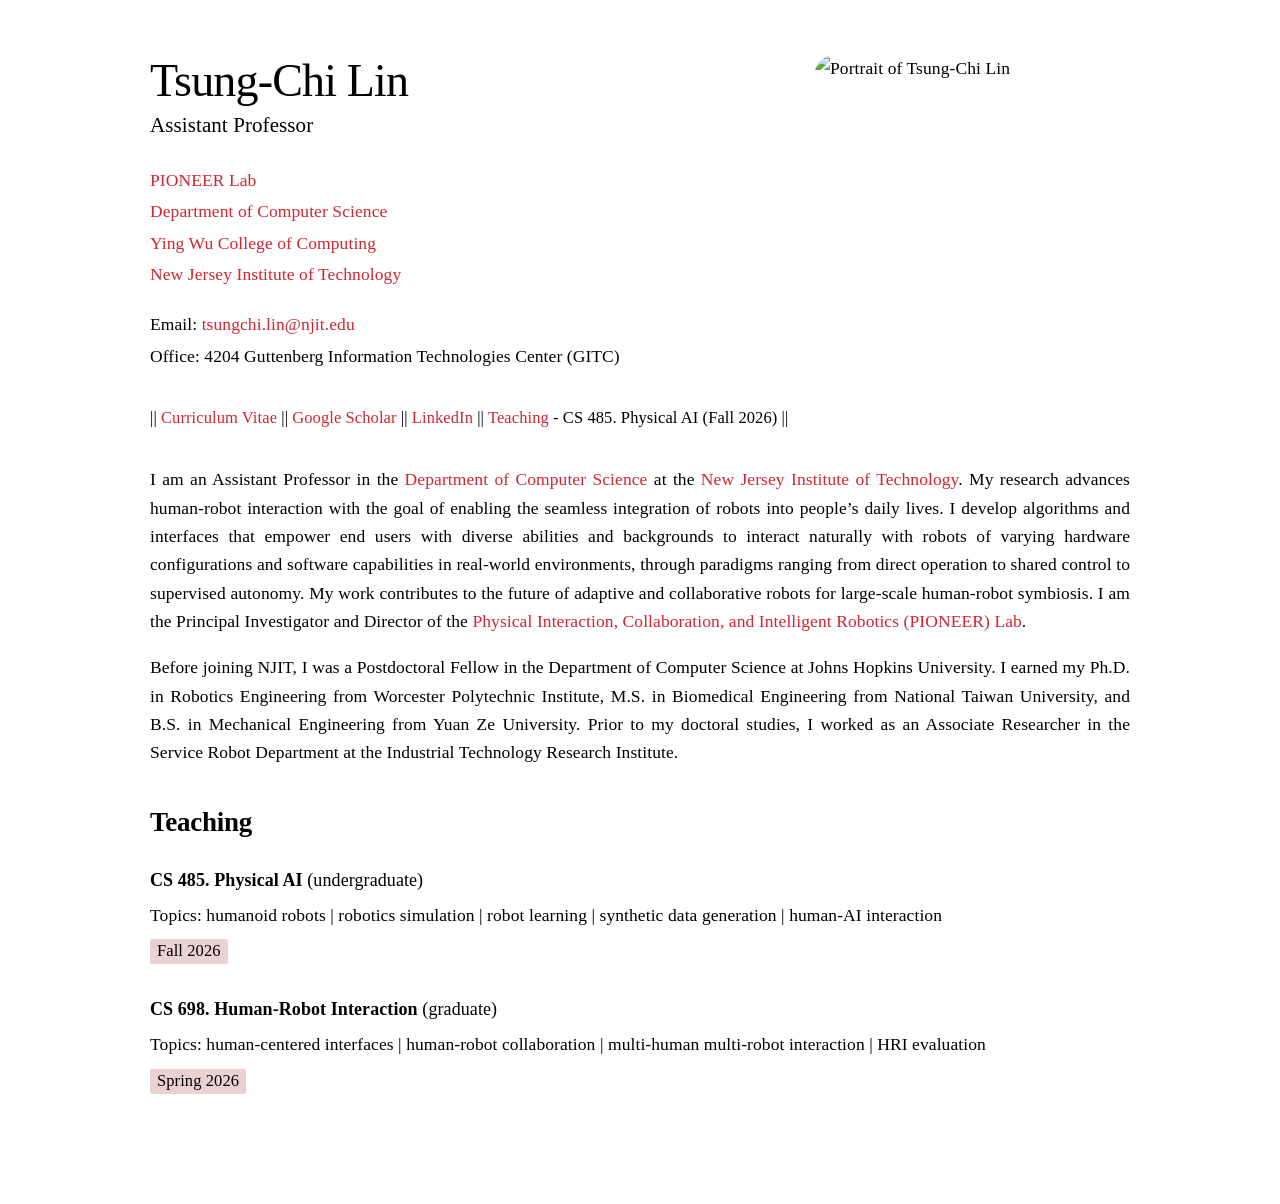
==== index.html @ a00f3599 "Update index.html" ====
<!doctype html>
<html lang="en">
<head>
  <meta charset="utf-8">
  <meta name="viewport" content="width=device-width, initial-scale=1">
  <link rel="icon" type="image/png" href="assets/images/favicon.png?v=5">
  <meta name="description" content="Tsung-Chi Lin is an Assistant Professor in the Department of Computer Science at the New Jersey Institute of Technology.">
  <meta name="author" content="Tsung-Chi Lin">
  <meta name="theme-color" content="#ffffff">
  <title>Tsung-Chi Lin | NJIT CS</title>
  <style>
    :root {
      --text: #000000;
      --njit-red: #d22630;
      --njit-red-dark: #a91f28;
      --term-background: #ead2d3;
      --page-width: 980px;
      --photo-size: 348px;
    }

    * { box-sizing: border-box; }

    html { scroll-behavior: smooth; }

    body {
      margin: 0;
      background: #ffffff;
      color: var(--text);
      font-family: "Lucida Bright", Georgia, "Times New Roman", serif;
      font-size: 17.5px;
      font-weight: 300;
      line-height: 1.62;
      letter-spacing: 0.005em;
      -webkit-font-smoothing: antialiased;
      text-rendering: optimizeLegibility;
    }

    a {
      color: var(--njit-red);
      text-decoration: none;
      text-underline-offset: 0.14em;
    }

    a:hover,
    a:focus-visible {
      color: var(--njit-red-dark);
      text-decoration: none;
    }

    .site-page {
      width: min(calc(100% - 48px), var(--page-width));
      margin: 0 auto;
      padding: 54px 0 78px;
    }

    .intro {
      display: grid;
      grid-template-columns: minmax(0, 582px) 1fr;
      grid-template-areas: "main photo";
      column-gap: 50px;
      align-items: start;
      justify-content: center;
    }

    .intro-main {
      grid-area: main;
      padding-top: 1px;
    }

    h1 {
      margin: 0 0 4px;
      color: var(--text);
      font: inherit;
      font-size: 46px;
      font-weight: 400;
      line-height: 1.12;
      letter-spacing: -0.018em;
    }

    .position {
      margin: 0 0 27px;
      font-size: 21px;
      font-weight: 300;
      line-height: 1.35;
    }

    .affiliations { margin: 0 0 22px; }

    .affiliations p,
    .contact p {
      margin: 0 0 3px;
    }

    .contact { margin: 0; }

    .contact p:last-child { margin-bottom: 0; }

    .intro-photo {
      grid-area: photo;
      justify-self: end;
      overflow: hidden;
      border-radius: 22px;
    }

    .intro-photo img {
      display: block;
      width: 100%;
      height: 100%;
      object-fit: cover;
      object-position: 50% 36%;
      border-radius: inherit;
    }

    .link-row {
      width: 100%;
      margin: 34px 0 34px;
      text-align: left;
      color: var(--text);
      font-size: 16.5px;
      font-weight: 300;
      line-height: 1.65;
      white-space: normal;
    }

    .link-row span,
    .link-row a { display: inline; }

    .biography,
    .teaching {
      width: 100%;
      margin-left: auto;
      margin-right: auto;
    }

    .biography p,
    .course p {
      margin: 0 0 18px;
      text-align: justify;
      text-justify: inter-word;
      hyphens: auto;
    }

    .teaching { margin-top: 38px; }

    .teaching h2 {
      margin: 0 0 27px;
      color: var(--text);
      font: inherit;
      font-size: 27px;
      font-weight: 700;
      line-height: 1.3;
      letter-spacing: -0.01em;
    }

    .course { margin: 0 0 32px; }

    .course h3 {
      margin: 0 0 7px;
      color: var(--text);
      font: inherit;
      font-size: 18px;
      font-weight: 600;
      line-height: 1.5;
    }

    .course h3 span { font-weight: 300; }

    .course p {
      margin-bottom: 7px;
    }

    .term {
      display: inline-block;
      margin: 0;
      padding: 1px 7px 2px;
      background: var(--term-background);
      border-radius: 2px;
      color: var(--text);
      font-size: 16.5px;
      line-height: 1.35;
    }

    @media (max-width: 990px) {
      .site-page {
        width: min(calc(100% - 40px), 700px);
        padding-top: 40px;
      }

      .intro {
        grid-template-columns: 1fr;
        grid-template-areas:
          "main"
          "photo";
        row-gap: 30px;
        justify-items: center;
      }

      .intro-main {
        width: 100%;
        text-align: left;
      }

      .intro-photo {
        width: min(var(--photo-size), 100%);
        height: auto;
        aspect-ratio: 1;
      }

      .link-row { margin-top: 30px; }
    }

    @media (max-width: 560px) {
      body {
        font-size: 16.5px;
        line-height: 1.58;
      }

      .site-page {
        width: calc(100% - 30px);
        padding-top: 30px;
      }

      h1 { font-size: 39px; }
      .position { font-size: 19px; }
      .link-row { font-size: 15.5px; }
      .teaching h2 { font-size: 25px; }
      .course h3 { font-size: 17px; }
    }
  </style>
</head>
<body>
  <main class="site-page">
    <section class="intro" aria-labelledby="site-title">
      <div class="intro-main">
        <h1 id="site-title">Tsung-Chi Lin</h1>
        <p class="position">Assistant Professor</p>

        <div class="affiliations">
          <p><a href="https://pioneerlab-njit.github.io/" target="_blank" rel="noopener noreferrer">PIONEER Lab</a></p>
          <p><a href="https://cs.njit.edu/" target="_blank" rel="noopener noreferrer">Department of Computer Science</a></p>
          <p><a href="https://computing.njit.edu/" target="_blank" rel="noopener noreferrer">Ying Wu College of Computing</a></p>
          <p><a href="https://www.njit.edu/" target="_blank" rel="noopener noreferrer">New Jersey Institute of Technology</a></p>
        </div>

        <div class="contact">
          <p>Email: <a href="mailto:tsungchi.lin@njit.edu">tsungchi.lin@njit.edu</a></p>
          <p>Office: 4204 Guttenberg Information Technologies Center (GITC)</p>
        </div>

      </div>

      <div class="intro-photo">
        <img src="assets/images/profile.jpg" alt="Portrait of Tsung-Chi Lin" width="348" height="348">
      </div>

    </section>

    <nav class="link-row" aria-label="Primary links">
      <span>|| </span><a href="assets/files/Lin-CurriculumVitae.pdf" target="_blank" rel="noopener noreferrer">Curriculum Vitae</a><span> || </span><a href="https://scholar.google.com/citations?hl=en&amp;user=9gCMg9cAAAAJ" target="_blank" rel="noopener noreferrer">Google Scholar</a><span> || </span><a href="https://www.linkedin.com/in/tclin2023" target="_blank" rel="noopener noreferrer">LinkedIn</a><span> || </span><a href="#teaching">Teaching</a><span> - CS 485. Physical AI (Fall 2026) ||</span>
    </nav>

    <section class="biography" aria-label="Biography">
      <p>I am an Assistant Professor in the <a href="https://cs.njit.edu/" target="_blank" rel="noopener noreferrer">Department of Computer Science</a> at the <a href="https://www.njit.edu/" target="_blank" rel="noopener noreferrer">New Jersey Institute of Technology</a>. My research advances human-robot interaction with the goal of enabling the seamless integration of robots into people’s daily lives. I develop algorithms and interfaces that empower end users with diverse abilities and backgrounds to interact naturally with robots of varying hardware configurations and software capabilities in real-world environments, through paradigms ranging from direct operation to shared control to supervised autonomy. My work contributes to the future of adaptive and collaborative robots for large-scale human-robot symbiosis. I am the Principal Investigator and Director of the <a href="https://pioneerlab-njit.github.io/" target="_blank" rel="noopener noreferrer">Physical Interaction, Collaboration, and Intelligent Robotics (PIONEER) Lab</a>.</p>

      <p>Before joining NJIT, I was a Postdoctoral Fellow in the Department of Computer Science at Johns Hopkins University. I earned my Ph.D. in Robotics Engineering from Worcester Polytechnic Institute, M.S. in Biomedical Engineering from National Taiwan University, and B.S. in Mechanical Engineering from Yuan Ze University. Prior to my doctoral studies, I worked as an Associate Researcher in the Service Robot Department at the Industrial Technology Research Institute.</p>
    </section>

    <section class="teaching" id="teaching" aria-labelledby="teaching-title">
      <h2 id="teaching-title">Teaching</h2>

      <div class="course">
        <h3>CS 485. Physical AI <span>(undergraduate)</span></h3>
        <p>Topics: humanoid robots | robotics simulation | robot learning | synthetic data generation | human-AI interaction</p>
        <span class="term">Fall 2026</span>
      </div>

      <div class="course">
        <h3>CS 698. Human-Robot Interaction <span>(graduate)</span></h3>
        <p>Topics: human-centered interfaces | human-robot collaboration | multi-human multi-robot interaction | HRI evaluation</p>
        <span class="term">Spring 2026</span>
      </div>
    </section>
  </main>
  <script>
    (() => {
      const introMain = document.querySelector('.intro-main');
      const photo = document.querySelector('.intro-photo');
      const desktop = window.matchMedia('(min-width: 991px)');

      const alignPhoto = () => {
        if (desktop.matches) {
          const size = Math.round(introMain.getBoundingClientRect().height);
          photo.style.width = `${size}px`;
          photo.style.height = `${size}px`;
        } else {
          photo.style.removeProperty('width');
          photo.style.removeProperty('height');
        }
      };

      window.addEventListener('load', alignPhoto);
      window.addEventListener('resize', alignPhoto);
      document.fonts?.ready.then(alignPhoto);
    })();
  </script>
</body>
</html>
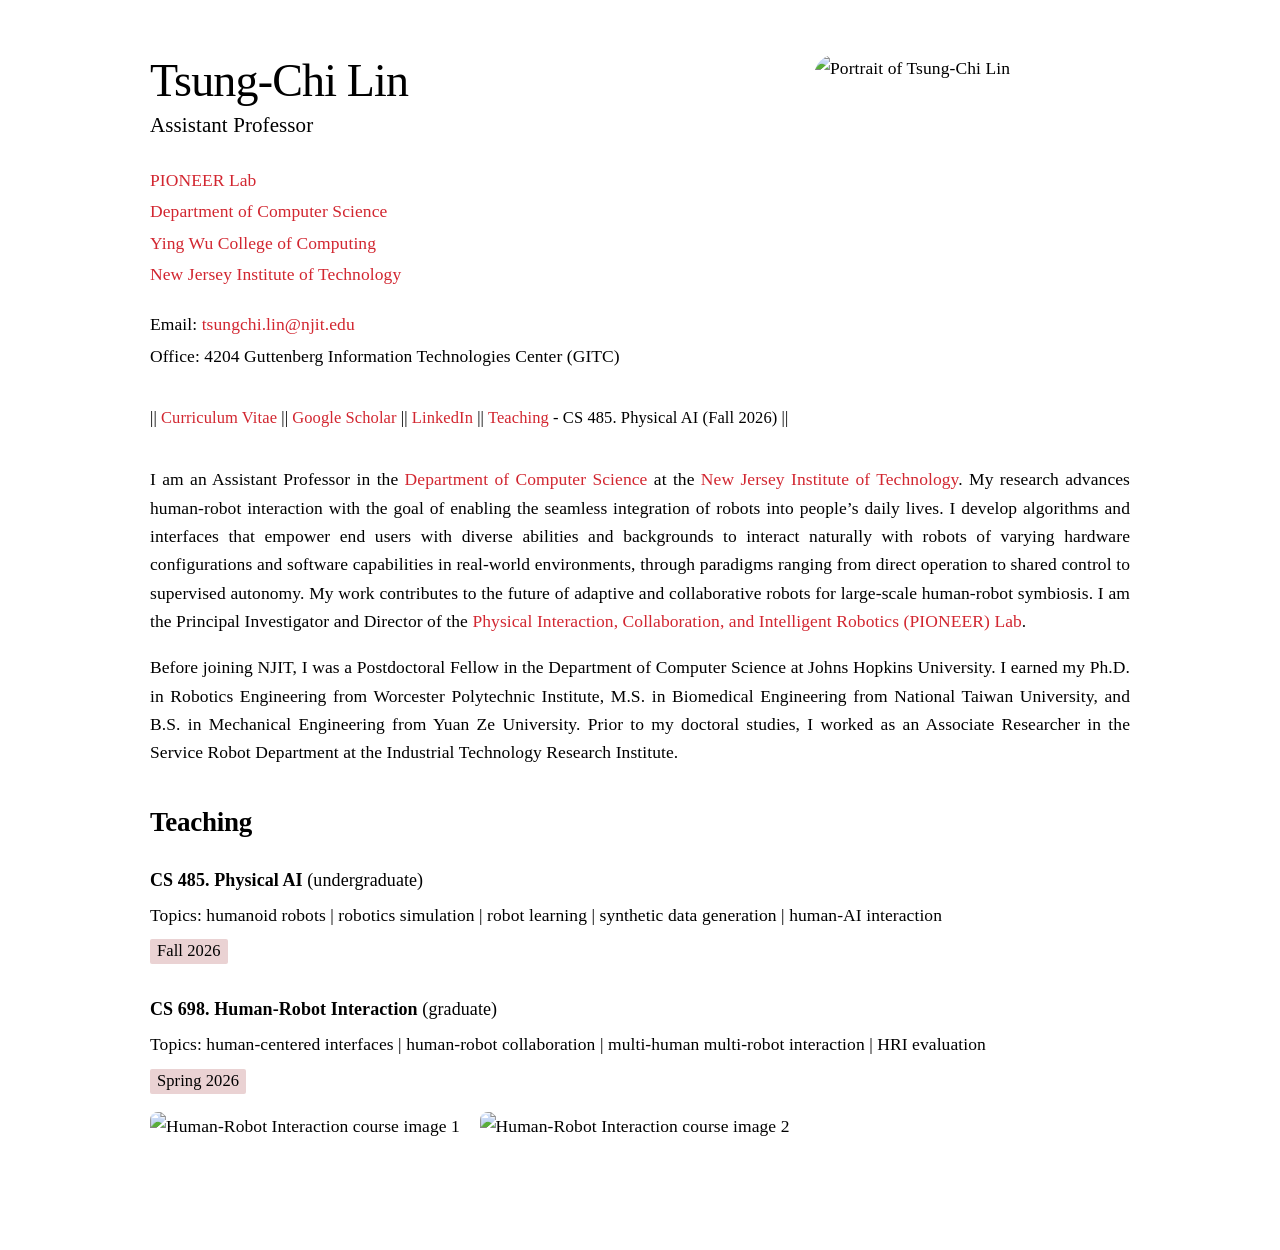
==== commit e8d14cba: "Update index.html" ====
--- a/index.html
+++ b/index.html
@@ -3,10 +3,10 @@
 <head>
   <meta charset="utf-8">
   <meta name="viewport" content="width=device-width, initial-scale=1">
-  <link rel="icon" type="image/png" href="assets/images/favicon.png?v=5">
   <meta name="description" content="Tsung-Chi Lin is an Assistant Professor in the Department of Computer Science at the New Jersey Institute of Technology.">
   <meta name="author" content="Tsung-Chi Lin">
   <meta name="theme-color" content="#ffffff">
+  <link rel="icon" href="assets/images/njit-favicon.png">
   <title>Tsung-Chi Lin | NJIT CS</title>
   <style>
     :root {
@@ -226,6 +226,28 @@
       .teaching h2 { font-size: 25px; }
       .course h3 { font-size: 17px; }
     }
+    .course-images {
+      display: flex;
+      gap: 16px;
+      margin-top: 18px;
+      align-items: flex-start;
+    }
+    
+    .course-images img {
+      width: 32%;
+      height: auto;
+      display: block;
+      border-radius: 8px;
+    }
+    @media (max-width: 560px) {
+      .course-images {
+        gap: 10px;
+      }
+    
+      .course-images img {
+        width: calc(50% - 5px);
+      }
+    }
   </style>
 </head>
 <body>
@@ -278,6 +300,10 @@
         <h3>CS 698. Human-Robot Interaction <span>(graduate)</span></h3>
         <p>Topics: human-centered interfaces | human-robot collaboration | multi-human multi-robot interaction | HRI evaluation</p>
         <span class="term">Spring 2026</span>
+        <div class="course-images">
+          <img src="assets/images/hri-2026-1.jpg" alt="Human-Robot Interaction course image 1">
+          <img src="assets/images/hri-2026-2.jpg" alt="Human-Robot Interaction course image 2">
+        </div>
       </div>
     </section>
   </main>
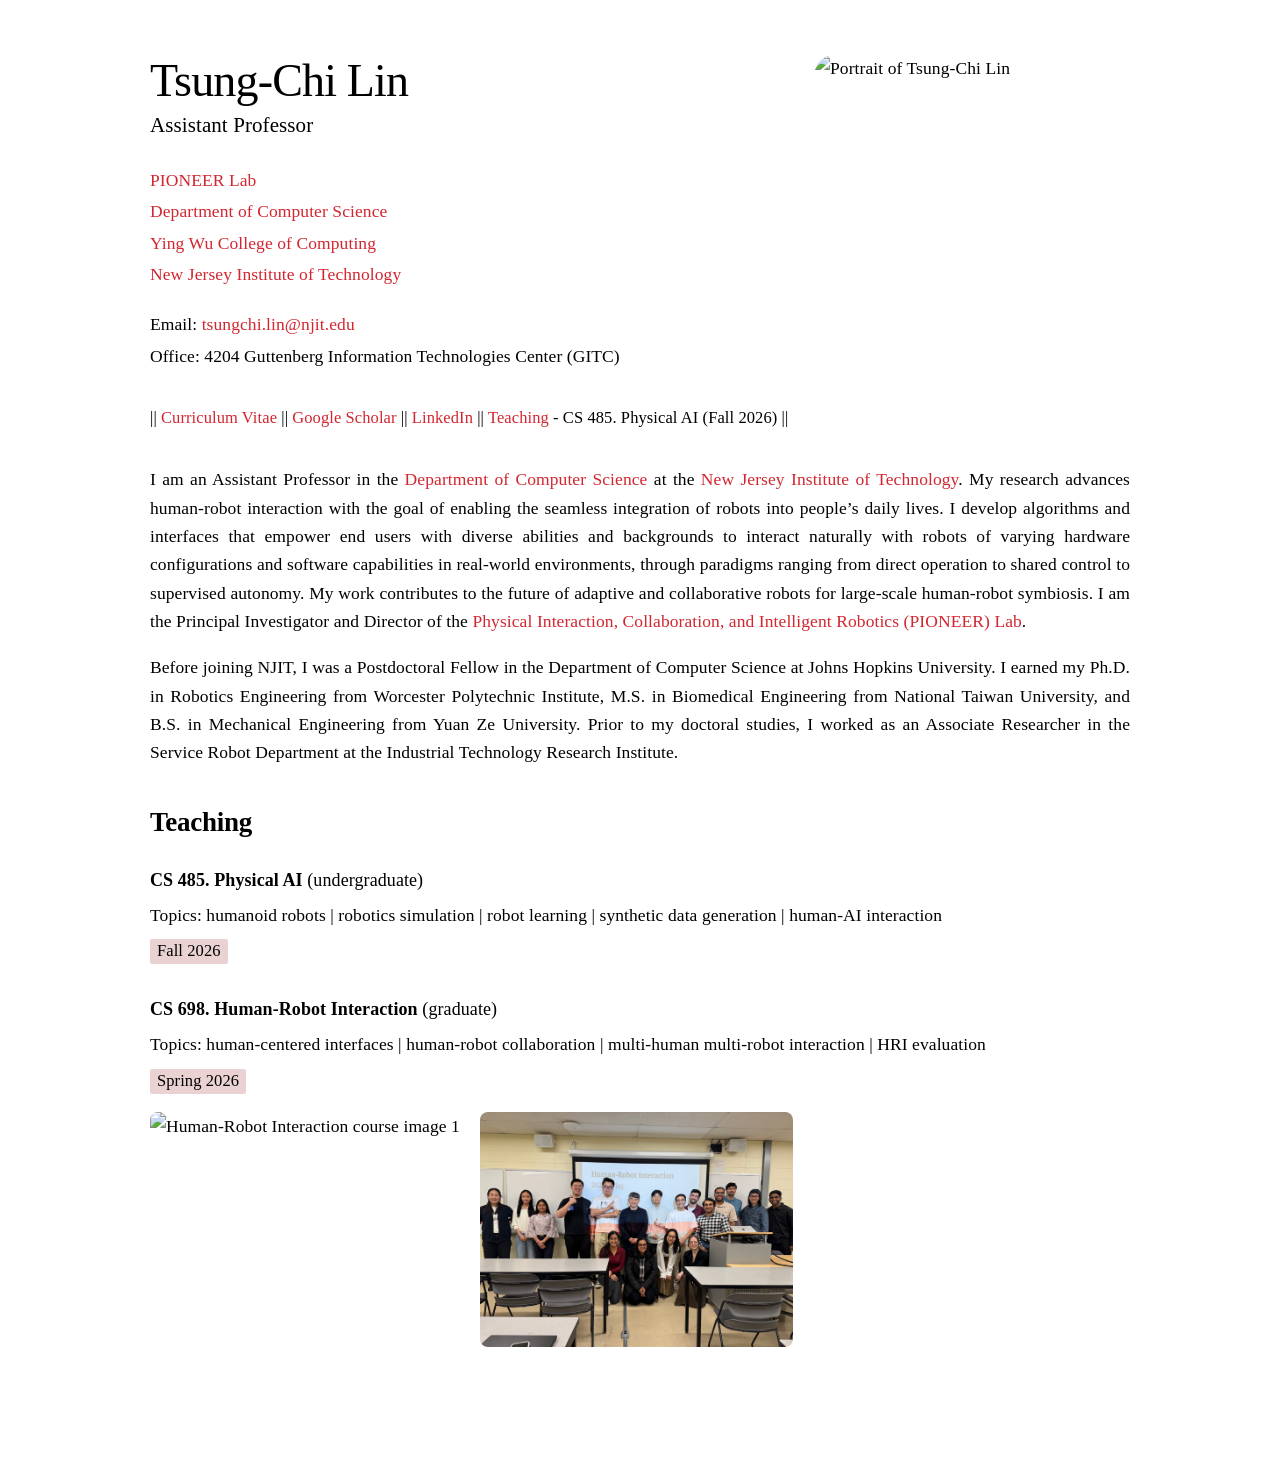
==== commit e70a686b: "Update index.html" ====
--- a/index.html
+++ b/index.html
@@ -302,7 +302,7 @@
         <span class="term">Spring 2026</span>
         <div class="course-images">
           <img src="assets/images/hri-2026-1.jpg" alt="Human-Robot Interaction course image 1">
-          <img src="assets/images/hri-2026-2.jpg" alt="Human-Robot Interaction course image 2">
+          <img src="assets/images/hri-2026-2.jpeg" alt="Human-Robot Interaction course image 2">
         </div>
       </div>
     </section>
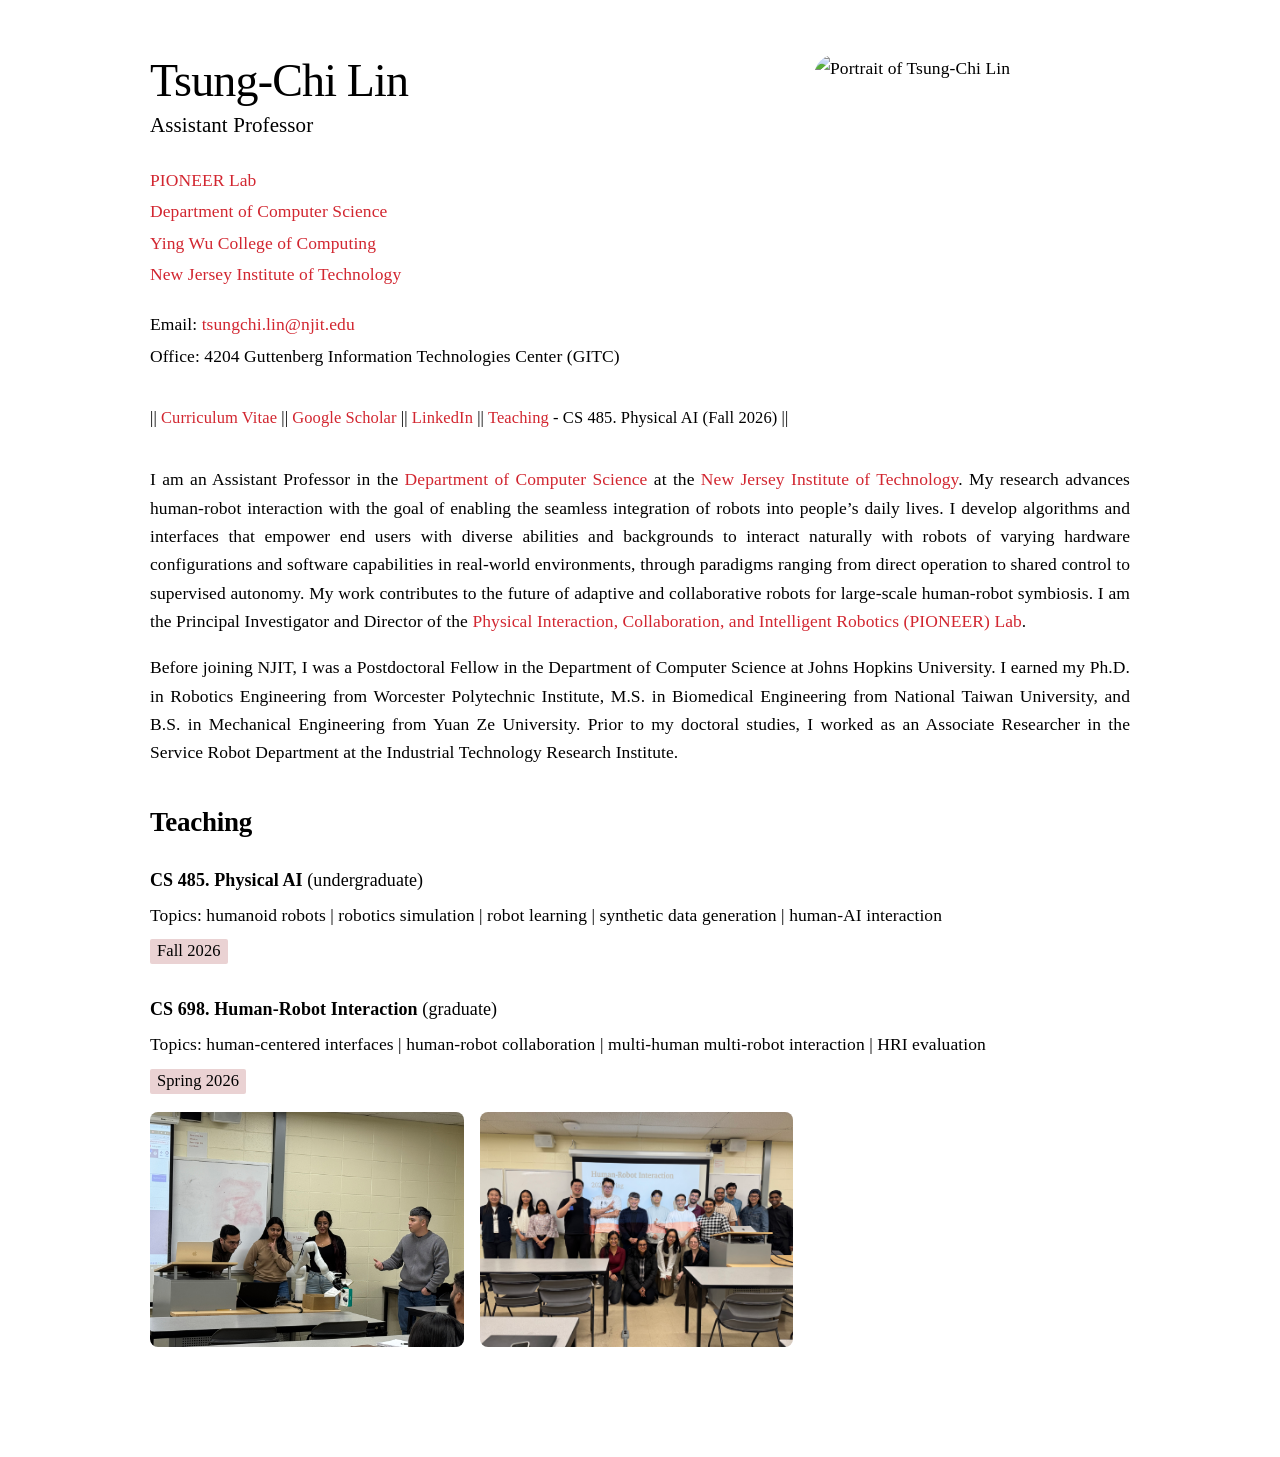
==== commit a482246d: "Update index.html" ====
--- a/index.html
+++ b/index.html
@@ -302,7 +302,7 @@
         <span class="term">Spring 2026</span>
         <div class="course-images">
           <img src="assets/images/hri-2026-1.jpg" alt="Human-Robot Interaction course image 1">
-          <img src="assets/images/hri-2026-2.jpeg" alt="Human-Robot Interaction course image 2">
+          <img src="assets/images/hri-2026-2.jpg" alt="Human-Robot Interaction course image 2">
         </div>
       </div>
     </section>
